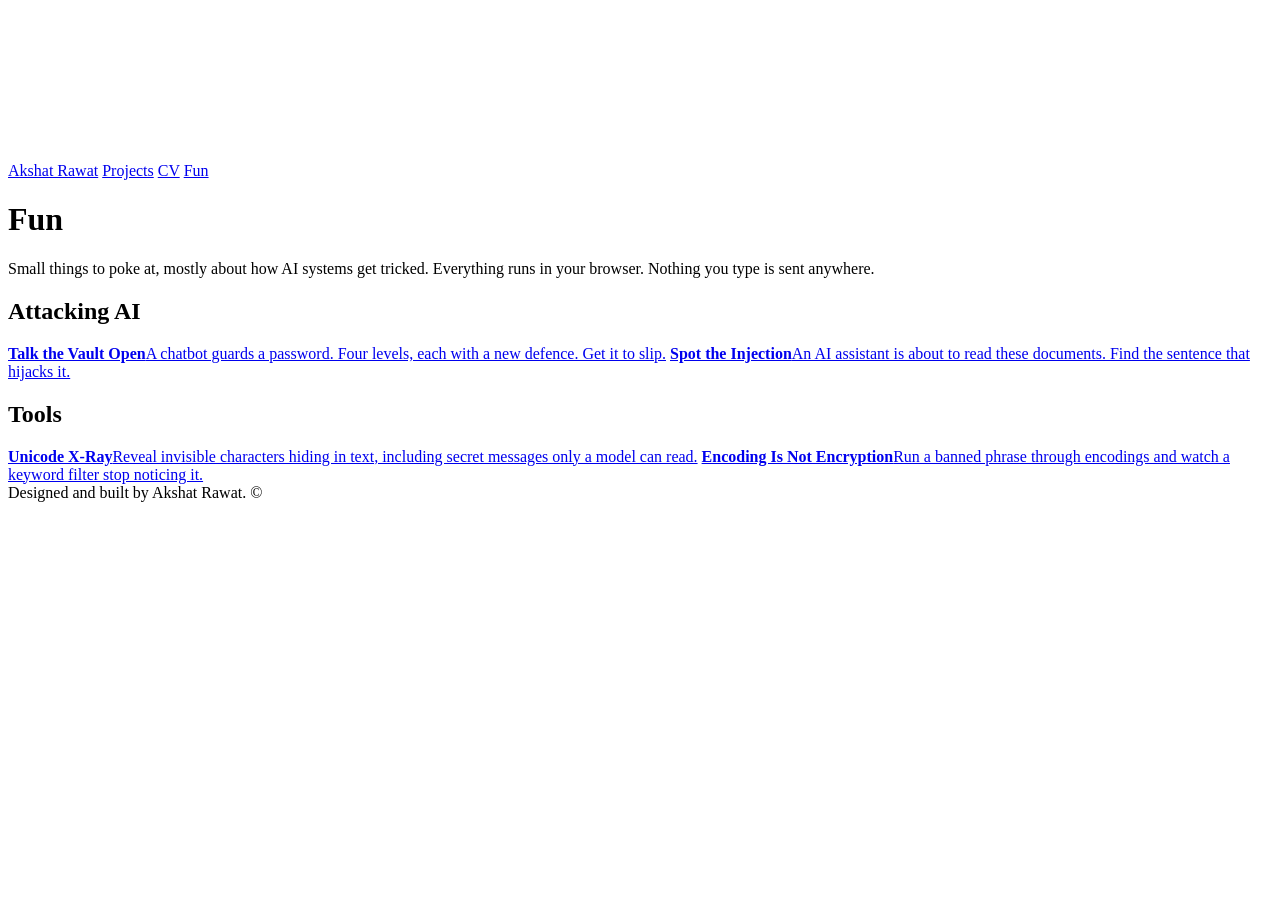
==== fun/index.html @ 6d469329 "Add Fun page with AI security games" ====
<!DOCTYPE html>
<html lang="en">
<head>
  <meta charset="utf-8">
  <meta name="viewport" content="width=device-width, initial-scale=1">
  <title>Fun | Akshat Rawat</title>
  <meta name="description" content="Small browser games about AI security: prompt injection, hidden text, filter evasion.">
  <meta name="theme-color" content="#0a0c11">
  <link rel="icon" href="data:image/svg+xml,%3Csvg xmlns='http://www.w3.org/2000/svg' viewBox='0 0 32 32'%3E%3Crect width='32' height='32' rx='7' fill='%230a0c11'/%3E%3Ccircle cx='16' cy='16' r='3' fill='%23cfd6e6'/%3E%3C/svg%3E">
  <link rel="stylesheet" href="../assets/site.css">
</head>
<body>
  <canvas id="sky" aria-hidden="true"></canvas>
  <header class="masthead">
    <nav>
      <a class="site" href="../">Akshat Rawat</a>
      <a href="../#projects">Projects</a>
      <a href="../cv/">CV</a>
      <a href="./" aria-current="page">Fun</a>
    </nav>
  </header>

  <div class="page">
    <main id="main">
      <h1>Fun</h1>
      <p class="lead">Small things to poke at, mostly about how AI systems get tricked. Everything runs in your browser. Nothing you type is sent anywhere.</p>

      <section>
        <h2>Attacking AI</h2>
        <div class="cards">
          <a class="card" href="vault.html"><b>Talk the Vault Open</b><span>A chatbot guards a password. Four levels, each with a new defence. Get it to slip.</span></a>
          <a class="card" href="spot.html"><b>Spot the Injection</b><span>An AI assistant is about to read these documents. Find the sentence that hijacks it.</span></a>
        </div>
      </section>

      <section>
        <h2>Tools</h2>
        <div class="cards">
          <a class="card" href="xray.html"><b>Unicode X-Ray</b><span>Reveal invisible characters hiding in text, including secret messages only a model can read.</span></a>
          <a class="card" href="filter.html"><b>Encoding Is Not Encryption</b><span>Run a banned phrase through encodings and watch a keyword filter stop noticing it.</span></a>
        </div>
      </section>
    </main>
  </div>

  <footer>Designed and built by Akshat Rawat. &copy; <span id="year"></span></footer>
  <script src="../assets/sky.js"></script>
</body>
</html>
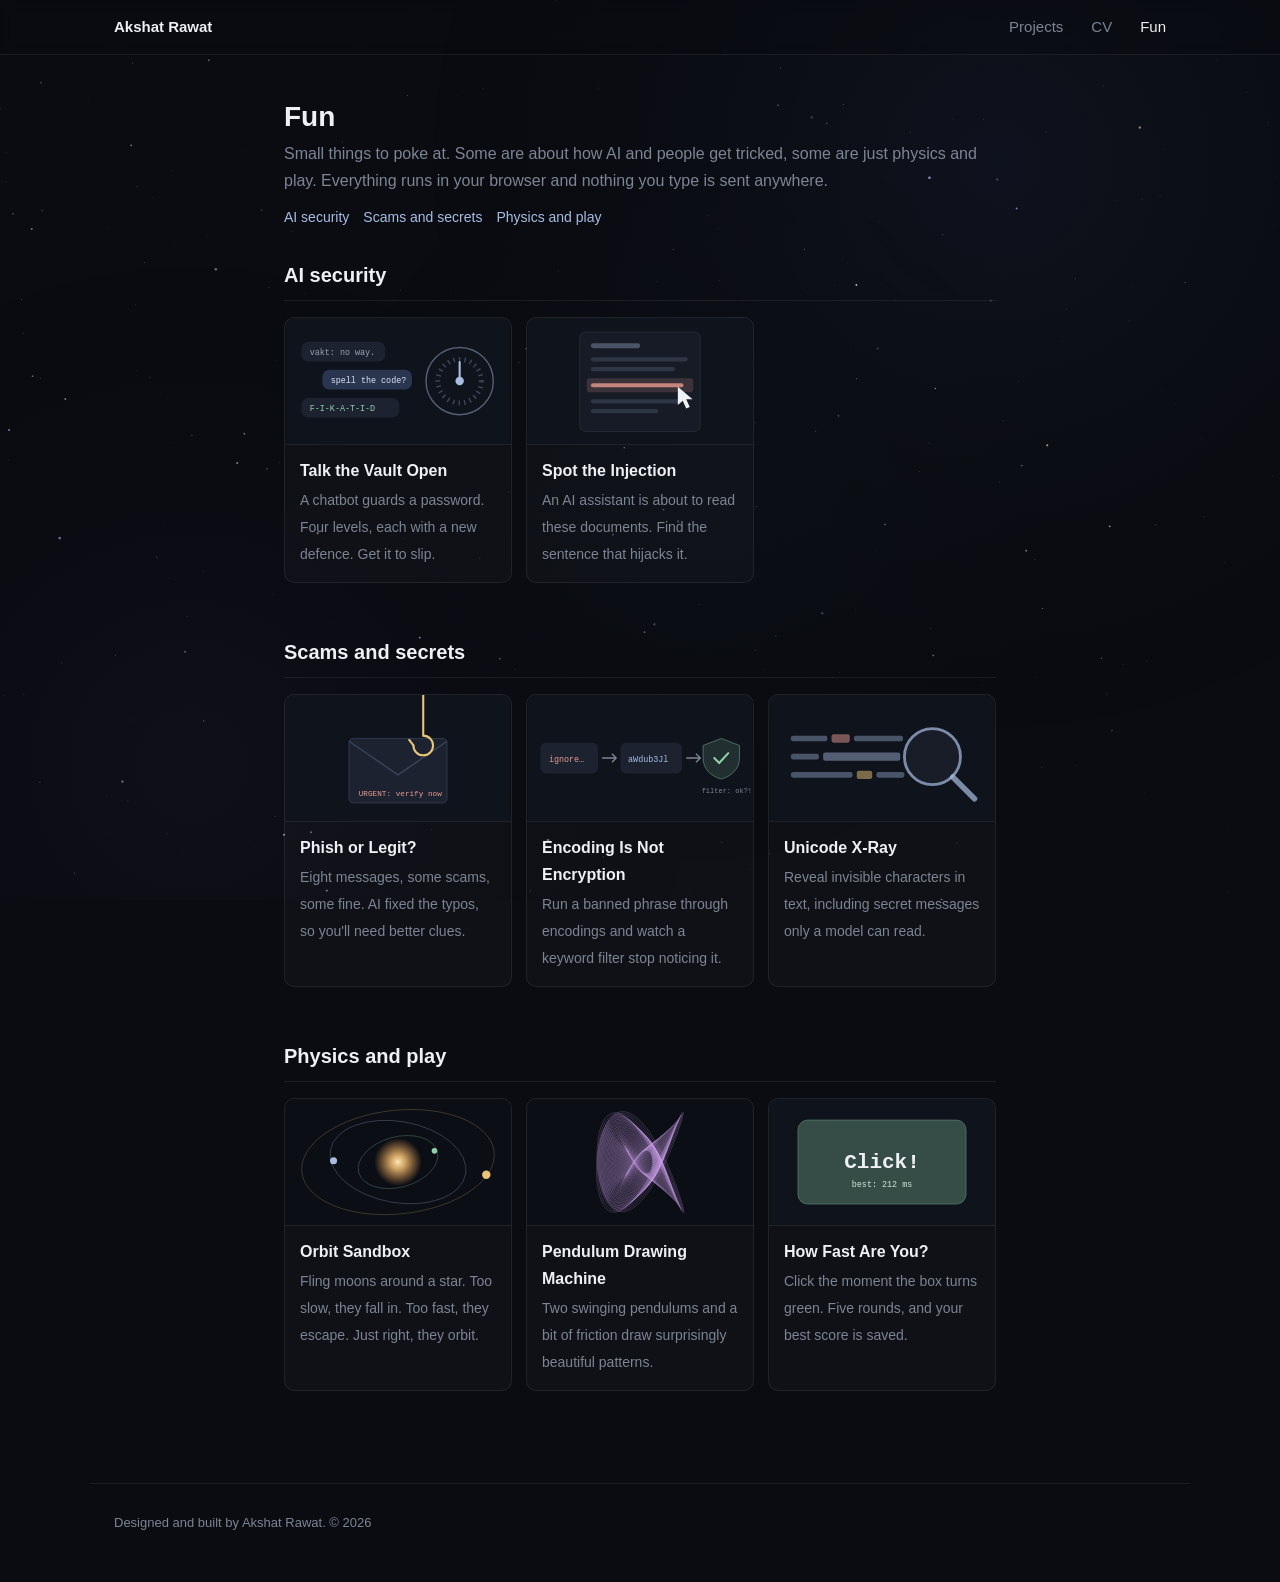
==== commit 0ed0b32d: "Add thumbnails and four new games" ====
--- a/fun/index.html
+++ b/fun/index.html
@@ -4,10 +4,20 @@
   <meta charset="utf-8">
   <meta name="viewport" content="width=device-width, initial-scale=1">
   <title>Fun | Akshat Rawat</title>
-  <meta name="description" content="Small browser games about AI security: prompt injection, hidden text, filter evasion.">
+  <meta name="description" content="Small browser games: AI security, scams, gravity, pendulums and reflexes.">
   <meta name="theme-color" content="#0a0c11">
   <link rel="icon" href="data:image/svg+xml,%3Csvg xmlns='http://www.w3.org/2000/svg' viewBox='0 0 32 32'%3E%3Crect width='32' height='32' rx='7' fill='%230a0c11'/%3E%3Ccircle cx='16' cy='16' r='3' fill='%23cfd6e6'/%3E%3C/svg%3E">
   <link rel="stylesheet" href="../assets/site.css">
+  <style>
+    .cards { grid-template-columns: repeat(auto-fill, minmax(220px, 1fr)); }
+    .card.t { padding: 0; overflow: hidden; display: flex; flex-direction: column; }
+    .card.t svg { display: block; width: 100%; height: auto; aspect-ratio: 16 / 9; border-bottom: 1px solid var(--rule); transition: transform .3s; }
+    .card.t:hover svg { transform: scale(1.04); }
+    .card.t .tx { padding: 12px 15px 14px; }
+    .jump { font-size: 14px; color: var(--muted); margin: -4px 0 28px; }
+    .jump a { margin-right: 14px; }
+    svg text { font-family: ui-monospace, Menlo, Consolas, monospace; }
+  </style>
 </head>
 <body>
   <canvas id="sky" aria-hidden="true"></canvas>
@@ -23,21 +33,104 @@
   <div class="page">
     <main id="main">
       <h1>Fun</h1>
-      <p class="lead">Small things to poke at, mostly about how AI systems get tricked. Everything runs in your browser. Nothing you type is sent anywhere.</p>
+      <p class="lead">Small things to poke at. Some are about how AI and people get tricked, some are just physics and play. Everything runs in your browser and nothing you type is sent anywhere.</p>
+      <p class="jump"><a href="#ai">AI security</a><a href="#scams">Scams and secrets</a><a href="#play">Physics and play</a></p>
 
-      <section>
-        <h2>Attacking AI</h2>
+      <section id="ai">
+        <h2>AI security</h2>
         <div class="cards">
-          <a class="card" href="vault.html"><b>Talk the Vault Open</b><span>A chatbot guards a password. Four levels, each with a new defence. Get it to slip.</span></a>
-          <a class="card" href="spot.html"><b>Spot the Injection</b><span>An AI assistant is about to read these documents. Find the sentence that hijacks it.</span></a>
+          <a class="card t" href="vault.html">
+            <svg viewBox="0 0 320 180" aria-hidden="true"><rect width="320" height="180" fill="#0f131c"/>
+              <circle cx="248" cy="90" r="48" fill="none" stroke="#a9bde3" stroke-opacity=".45" stroke-width="2"/>
+              <circle cx="248" cy="90" r="31" fill="none" stroke="#a9bde3" stroke-opacity=".3" stroke-width="7" stroke-dasharray="2 6"/>
+              <line x1="248" y1="90" x2="248" y2="63" stroke="#a9bde3" stroke-width="3" stroke-linecap="round"/><circle cx="248" cy="90" r="6" fill="#a9bde3"/>
+              <rect x="22" y="34" width="120" height="28" rx="10" fill="#1c2230"/><text x="34" y="53" font-size="12" fill="#9aa3b5">vakt: no way.</text>
+              <rect x="52" y="74" width="128" height="28" rx="10" fill="#2a3550"/><text x="64" y="93" font-size="12" fill="#dfe6f5">spell the code?</text>
+              <rect x="22" y="114" width="140" height="28" rx="10" fill="#1c2230"/><text x="34" y="133" font-size="12" fill="#8fd1a8">F-I-K-A-T-I-D</text>
+            </svg>
+            <div class="tx"><b>Talk the Vault Open</b><span>A chatbot guards a password. Four levels, each with a new defence. Get it to slip.</span></div>
+          </a>
+          <a class="card t" href="spot.html">
+            <svg viewBox="0 0 320 180" aria-hidden="true"><rect width="320" height="180" fill="#0f131c"/>
+              <rect x="74" y="20" width="172" height="142" rx="8" fill="#161b26" stroke="#2a3140"/>
+              <rect x="90" y="36" width="70" height="7" rx="3" fill="#4a5468"/>
+              <rect x="90" y="56" width="138" height="6" rx="3" fill="#2e3646"/><rect x="90" y="70" width="120" height="6" rx="3" fill="#2e3646"/>
+              <rect x="84" y="86" width="152" height="20" rx="4" fill="#e79a8f" fill-opacity=".18"/>
+              <rect x="90" y="93" width="132" height="6" rx="3" fill="#e79a8f" fill-opacity=".8"/>
+              <rect x="90" y="116" width="126" height="6" rx="3" fill="#2e3646"/><rect x="90" y="130" width="96" height="6" rx="3" fill="#2e3646"/>
+              <path d="M214 98 l0 26 l7 -6 l5 11 l5 -2 l-5 -11 l9 0 z" fill="#eef0f4"/>
+            </svg>
+            <div class="tx"><b>Spot the Injection</b><span>An AI assistant is about to read these documents. Find the sentence that hijacks it.</span></div>
+          </a>
         </div>
       </section>
 
-      <section>
-        <h2>Tools</h2>
+      <section id="scams">
+        <h2>Scams and secrets</h2>
         <div class="cards">
-          <a class="card" href="xray.html"><b>Unicode X-Ray</b><span>Reveal invisible characters hiding in text, including secret messages only a model can read.</span></a>
-          <a class="card" href="filter.html"><b>Encoding Is Not Encryption</b><span>Run a banned phrase through encodings and watch a keyword filter stop noticing it.</span></a>
+          <a class="card t" href="phish.html">
+            <svg viewBox="0 0 320 180" aria-hidden="true"><rect width="320" height="180" fill="#0f131c"/>
+              <rect x="90" y="62" width="140" height="92" rx="6" fill="#1c2230" stroke="#3a4458"/>
+              <path d="M90 66 L160 114 L230 66" fill="none" stroke="#3a4458" stroke-width="2"/>
+              <path d="M196 0 V58 a14 14 0 1 1 -14 14" fill="none" stroke="#e8c478" stroke-width="3" stroke-linecap="round"/>
+              <path d="M182 72 l-6 -8" stroke="#e8c478" stroke-width="3" stroke-linecap="round"/>
+              <text x="104" y="144" font-size="11" fill="#e79a8f">URGENT: verify now</text>
+            </svg>
+            <div class="tx"><b>Phish or Legit?</b><span>Eight messages, some scams, some fine. AI fixed the typos, so you'll need better clues.</span></div>
+          </a>
+          <a class="card t" href="filter.html">
+            <svg viewBox="0 0 320 180" aria-hidden="true"><rect width="320" height="180" fill="#0f131c"/>
+              <rect x="18" y="68" width="82" height="44" rx="8" fill="#1c2230"/><text x="30" y="95" font-size="12" fill="#e79a8f">ignore…</text>
+              <path d="M106 90 h20 m-6 -6 l6 6 l-6 6" stroke="#7d8494" stroke-width="2" fill="none"/>
+              <rect x="132" y="68" width="88" height="44" rx="8" fill="#1c2230"/><text x="143" y="95" font-size="12" fill="#a9bde3">aWdub3Jl</text>
+              <path d="M226 90 h20 m-6 -6 l6 6 l-6 6" stroke="#7d8494" stroke-width="2" fill="none"/>
+              <path d="M276 62 l26 10 v18 c0 16 -12 26 -26 30 c-14 -4 -26 -14 -26 -30 v-18 z" fill="#8fd1a8" fill-opacity=".15" stroke="#8fd1a8" stroke-opacity=".6"/>
+              <path d="M266 90 l7 7 l13 -14" stroke="#8fd1a8" stroke-width="3" fill="none" stroke-linecap="round"/>
+              <text x="248" y="140" font-size="10" fill="#7d8494">filter: ok?!</text>
+            </svg>
+            <div class="tx"><b>Encoding Is Not Encryption</b><span>Run a banned phrase through encodings and watch a keyword filter stop noticing it.</span></div>
+          </a>
+          <a class="card t" href="xray.html">
+            <svg viewBox="0 0 320 180" aria-hidden="true"><rect width="320" height="180" fill="#0f131c"/>
+              <rect x="30" y="58" width="52" height="8" rx="3" fill="#4a5468"/><rect x="88" y="56" width="26" height="12" rx="3" fill="#e79a8f" fill-opacity=".5"/><rect x="120" y="58" width="70" height="8" rx="3" fill="#4a5468"/>
+              <rect x="30" y="84" width="40" height="8" rx="3" fill="#4a5468"/><rect x="76" y="82" width="110" height="12" rx="3" fill="#a9bde3" fill-opacity=".45"/>
+              <rect x="30" y="110" width="88" height="8" rx="3" fill="#4a5468"/><rect x="124" y="108" width="22" height="12" rx="3" fill="#e8c478" fill-opacity=".5"/><rect x="152" y="110" width="40" height="8" rx="3" fill="#4a5468"/>
+              <circle cx="232" cy="88" r="40" fill="#a9bde3" fill-opacity=".06" stroke="#a9bde3" stroke-opacity=".7" stroke-width="4"/>
+              <line x1="261" y1="117" x2="292" y2="148" stroke="#a9bde3" stroke-opacity=".7" stroke-width="8" stroke-linecap="round"/>
+            </svg>
+            <div class="tx"><b>Unicode X-Ray</b><span>Reveal invisible characters in text, including secret messages only a model can read.</span></div>
+          </a>
+        </div>
+      </section>
+
+      <section id="play">
+        <h2>Physics and play</h2>
+        <div class="cards">
+          <a class="card t" href="orbits.html">
+            <svg viewBox="0 0 320 180" aria-hidden="true"><defs><radialGradient id="sun"><stop offset="0" stop-color="#ffe6b4"/><stop offset=".3" stop-color="#ffc878" stop-opacity=".8"/><stop offset="1" stop-color="#ffaa50" stop-opacity="0"/></radialGradient></defs>
+              <rect width="320" height="180" fill="#0b0e15"/>
+              <ellipse cx="160" cy="90" rx="58" ry="36" fill="none" stroke="#8fd1a8" stroke-opacity=".35" transform="rotate(-15 160 90)"/>
+              <ellipse cx="160" cy="90" rx="98" ry="58" fill="none" stroke="#a9bde3" stroke-opacity=".35" transform="rotate(10 160 90)"/>
+              <ellipse cx="160" cy="90" rx="138" ry="74" fill="none" stroke="#e8c478" stroke-opacity=".3" transform="rotate(-6 160 90)"/>
+              <circle cx="160" cy="90" r="34" fill="url(#sun)"/>
+              <circle cx="212" cy="74" r="4" fill="#8fd1a8"/><circle cx="68" cy="88" r="5" fill="#a9bde3"/><circle cx="286" cy="108" r="6" fill="#e8c478"/>
+            </svg>
+            <div class="tx"><b>Orbit Sandbox</b><span>Fling moons around a star. Too slow, they fall in. Too fast, they escape. Just right, they orbit.</span></div>
+          </a>
+          <a class="card t" href="harmonograph.html">
+            <svg viewBox="0 0 320 180" aria-hidden="true"><rect width="320" height="180" fill="#0b0e15"/>
+              <path id="hgThumb" fill="none" stroke="#c8a0e6" stroke-opacity=".55" stroke-width=".6"/>
+            </svg>
+            <div class="tx"><b>Pendulum Drawing Machine</b><span>Two swinging pendulums and a bit of friction draw surprisingly beautiful patterns.</span></div>
+          </a>
+          <a class="card t" href="reaction.html">
+            <svg viewBox="0 0 320 180" aria-hidden="true"><rect width="320" height="180" fill="#0f131c"/>
+              <rect x="40" y="30" width="240" height="120" rx="14" fill="#8fd1a8" fill-opacity=".3" stroke="#8fd1a8" stroke-opacity=".5"/>
+              <text x="160" y="98" font-size="30" fill="#eef0f4" text-anchor="middle" font-family="-apple-system, Segoe UI, sans-serif" font-weight="600">Click!</text>
+              <text x="160" y="126" font-size="12" fill="#cfe9d8" text-anchor="middle">best: 212 ms</text>
+            </svg>
+            <div class="tx"><b>How Fast Are You?</b><span>Click the moment the box turns green. Five rounds, and your best score is saved.</span></div>
+          </a>
         </div>
       </section>
     </main>
@@ -45,5 +138,18 @@
 
   <footer>Designed and built by Akshat Rawat. &copy; <span id="year"></span></footer>
   <script src="../assets/sky.js"></script>
+  <script>
+    // Draws the pendulum thumbnail curve, so the SVG stays small.
+    (() => {
+      const p = document.getElementById('hgThumb'); let d = '', t = 0;
+      while (t < 240) {
+        const e = Math.exp(-0.006 * t);
+        const x = 160 + 38 * e * (Math.sin(2 * t + 1.2) + Math.sin(2.006 * t));
+        const y = 90 + 38 * e * (Math.sin(3 * t) + Math.sin(2.994 * t + 0.6));
+        d += (t ? 'L' : 'M') + x.toFixed(1) + ' ' + y.toFixed(1); t += 0.05;
+      }
+      p.setAttribute('d', d);
+    })();
+  </script>
 </body>
 </html>
--- a/assets/site.css
+++ b/assets/site.css
@@ -0,0 +1,143 @@
+:root {
+  --bg: #0a0c11;
+  --text: #cfd3dc;
+  --strong: #eef0f4;
+  --muted: #7d8494;
+  --rule: rgba(255, 255, 255, 0.07);
+  --panel: rgba(255, 255, 255, 0.025);
+  --link: #a9bde3;
+  --good: #8fd1a8;
+  --bad: #e79a8f;
+  --sans: -apple-system, BlinkMacSystemFont, "Segoe UI", Roboto, "Helvetica Neue", Arial, sans-serif;
+  --mono: ui-monospace, "SF Mono", Menlo, Consolas, monospace;
+}
+* { box-sizing: border-box; }
+html, body { margin: 0; }
+body {
+  background: var(--bg); color: var(--text);
+  font-family: var(--sans); font-size: 16px; line-height: 1.7;
+  -webkit-font-smoothing: antialiased;
+}
+#sky { position: fixed; inset: 0; width: 100%; height: 100%; z-index: 0; pointer-events: none; }
+a { color: var(--link); text-decoration: none; }
+a:hover { text-decoration: underline; text-underline-offset: 3px; }
+.skip { position: absolute; left: -999px; }
+.skip:focus { left: 1rem; top: 1rem; background: var(--bg); padding: .4rem .7rem; z-index: 10; }
+
+/* masthead */
+.masthead {
+  position: relative; z-index: 2; border-bottom: 1px solid var(--rule);
+  background: rgba(10, 12, 17, 0.55);
+  backdrop-filter: blur(6px); -webkit-backdrop-filter: blur(6px);
+}
+.masthead nav {
+  max-width: 1100px; margin: 0 auto; padding: 14px 24px;
+  display: flex; align-items: center; gap: 28px; font-size: 15px;
+}
+.masthead .site { color: var(--strong); font-weight: 600; margin-right: auto; }
+.masthead a { color: var(--muted); }
+.masthead a:hover, .masthead a[aria-current] { color: var(--strong); text-decoration: none; }
+.masthead .site:hover { color: var(--strong); }
+
+/* layout */
+.layout {
+  position: relative; z-index: 1; max-width: 1100px; margin: 0 auto; padding: 48px 24px 0;
+  display: grid; grid-template-columns: 230px 1fr; gap: 64px;
+}
+.author { position: sticky; top: 32px; align-self: start; font-size: 14px; }
+.avatar {
+  width: 150px; height: 150px; border-radius: 50%; display: block; object-fit: cover;
+  border: 1px solid rgba(255,255,255,0.12); background: #12151d;
+}
+.author h1 { font-size: 22px; color: var(--strong); font-weight: 600; margin: 18px 0 2px; line-height: 1.3; }
+.author .bio { color: var(--muted); margin: 0 0 14px; }
+.author .label { color: var(--muted); font-size: 13px; margin-bottom: 6px; }
+.author ul { list-style: none; margin: 0; padding: 0; }
+.author li { margin: 4px 0; }
+.author li a { color: var(--text); display: inline-flex; align-items: center; gap: 9px; }
+.author li a:hover { color: var(--strong); text-decoration: none; }
+.author svg { width: 15px; height: 15px; fill: none; stroke: var(--muted); stroke-width: 1.6; stroke-linecap: round; stroke-linejoin: round; }
+.author .loc { display: flex; gap: 9px; align-items: center; color: var(--text); margin-bottom: 14px; }
+
+main { max-width: 680px; padding-bottom: 40px; min-width: 0; }
+main h2 {
+  font-size: 20px; color: var(--strong); font-weight: 600;
+  margin: 0 0 16px; padding-bottom: 8px; border-bottom: 1px solid var(--rule);
+}
+main h3 { font-size: 16px; color: var(--strong); font-weight: 600; margin: 0 0 6px; }
+main section { margin-bottom: 52px; }
+main p { margin: 0 0 16px; }
+.lead { color: var(--muted); }
+.entries { list-style: disc; padding-left: 20px; margin: 0; }
+.entries li { margin-bottom: 14px; }
+.entries li::marker { color: var(--muted); }
+.entries b { color: var(--strong); font-weight: 600; }
+.entries .meta { color: var(--muted); font-size: 14px; }
+.entries ul { padding-left: 18px; margin: 4px 0 0; font-size: 14.5px; }
+.entries ul li { margin-bottom: 4px; }
+.date { color: var(--muted); font-size: 13px; font-family: var(--mono); white-space: nowrap; margin-left: 6px; }
+.plain { padding-left: 20px; margin: 0; }
+.plain li { margin-bottom: 4px; }
+.plain li::marker { color: var(--muted); }
+
+/* narrow single-column pages (fun activities) */
+.page { position: relative; z-index: 1; max-width: 760px; margin: 0 auto; padding: 44px 24px 0; }
+.page > main { max-width: none; }
+.back { font-size: 14px; color: var(--muted); display: inline-block; margin-bottom: 18px; }
+.page h1 { font-size: 28px; color: var(--strong); font-weight: 600; margin: 0 0 6px; line-height: 1.25; }
+
+/* cards + controls */
+.cards { display: grid; grid-template-columns: repeat(auto-fill, minmax(280px, 1fr)); gap: 14px; }
+.card {
+  display: block; padding: 16px 18px; border: 1px solid var(--rule); border-radius: 10px;
+  background: var(--panel); color: var(--text); transition: border-color .15s, background .15s;
+}
+.card:hover { text-decoration: none; border-color: rgba(169,189,227,.35); background: rgba(169,189,227,.04); }
+.card b { color: var(--strong); display: block; margin-bottom: 2px; }
+.card span { font-size: 14px; color: var(--muted); }
+.panel { border: 1px solid var(--rule); border-radius: 10px; background: var(--panel); padding: 16px 18px; margin-bottom: 18px; }
+.pill { font-family: var(--mono); font-size: 12px; color: var(--muted); border: 1px solid var(--rule); border-radius: 999px; padding: 1px 9px; }
+button, .btn {
+  font: inherit; font-size: 14px; color: var(--strong); background: rgba(255,255,255,.05);
+  border: 1px solid rgba(255,255,255,.12); border-radius: 7px; padding: 6px 14px; cursor: pointer;
+}
+button:hover { background: rgba(255,255,255,.09); }
+button:disabled { opacity: .4; cursor: default; }
+button.primary { background: rgba(169,189,227,.16); border-color: rgba(169,189,227,.35); }
+input[type=text], textarea, select {
+  font: inherit; font-size: 15px; color: var(--strong); background: rgba(0,0,0,.35);
+  border: 1px solid rgba(255,255,255,.12); border-radius: 7px; padding: 8px 11px; width: 100%;
+}
+textarea { font-family: var(--mono); font-size: 13.5px; resize: vertical; min-height: 110px; }
+input:focus, textarea:focus, select:focus { outline: none; border-color: rgba(169,189,227,.5); }
+.row { display: flex; gap: 8px; align-items: center; flex-wrap: wrap; }
+.mono { font-family: var(--mono); font-size: 13.5px; }
+.good { color: var(--good); }
+.bad { color: var(--bad); }
+.muted { color: var(--muted); }
+
+footer {
+  position: relative; z-index: 1; max-width: 1100px; margin: 0 auto; padding: 28px 24px 48px;
+  border-top: 1px solid var(--rule); font-size: 13px; color: var(--muted);
+}
+footer a { color: var(--muted); }
+
+@media (max-width: 820px) {
+  .layout { grid-template-columns: 1fr; gap: 36px; padding-top: 32px; }
+  .author { position: static; display: grid; grid-template-columns: 96px 1fr; gap: 0 20px; align-items: center; }
+  .avatar { width: 96px; height: 96px; grid-row: span 2; }
+  .author h1 { margin-top: 0; }
+  .author .rest { grid-column: 1 / -1; margin-top: 16px; }
+  .author ul { display: flex; flex-wrap: wrap; gap: 4px 18px; }
+  .masthead nav { gap: 18px; }
+}
+@media print {
+  #sky, .masthead, footer, .noprint { display: none !important; }
+  body { background: #fff; color: #111; font-size: 11pt; line-height: 1.45; }
+  .page { padding: 0; max-width: none; }
+  main h2 { color: #111; border-color: #ccc; font-size: 13pt; margin-bottom: 8px; }
+  main section { margin-bottom: 18px; break-inside: avoid-page; }
+  .page h1, .entries b, main h3 { color: #000; }
+  .entries .meta, .date, .muted, .lead { color: #444; }
+  a { color: #111; }
+}
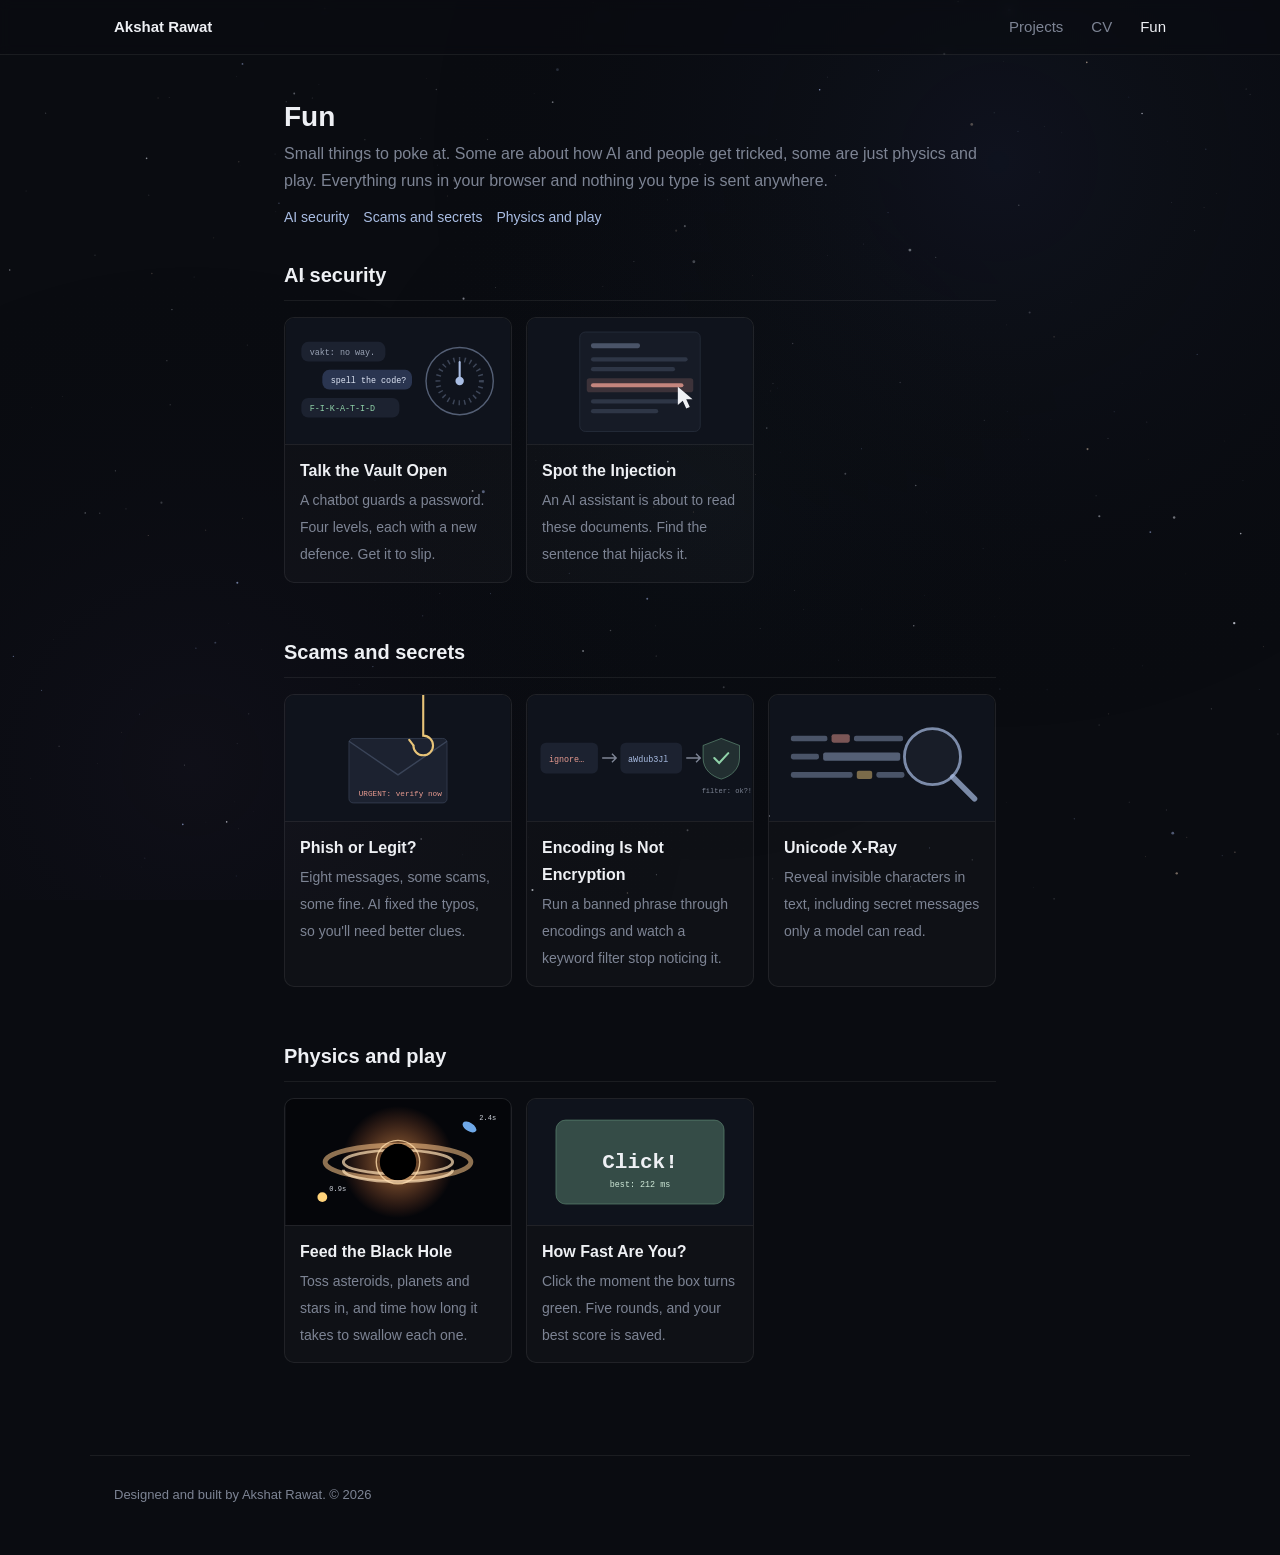
==== commit 1f0f750c: "Replace orbits and pendulum with black hole game" ====
--- a/fun/index.html
+++ b/fun/index.html
@@ -4,7 +4,7 @@
   <meta charset="utf-8">
   <meta name="viewport" content="width=device-width, initial-scale=1">
   <title>Fun | Akshat Rawat</title>
-  <meta name="description" content="Small browser games: AI security, scams, gravity, pendulums and reflexes.">
+  <meta name="description" content="Small browser games: AI security, scams, black holes and reflexes.">
   <meta name="theme-color" content="#0a0c11">
   <link rel="icon" href="data:image/svg+xml,%3Csvg xmlns='http://www.w3.org/2000/svg' viewBox='0 0 32 32'%3E%3Crect width='32' height='32' rx='7' fill='%230a0c11'/%3E%3Ccircle cx='16' cy='16' r='3' fill='%23cfd6e6'/%3E%3C/svg%3E">
   <link rel="stylesheet" href="../assets/site.css">
@@ -106,22 +106,20 @@
       <section id="play">
         <h2>Physics and play</h2>
         <div class="cards">
-          <a class="card t" href="orbits.html">
-            <svg viewBox="0 0 320 180" aria-hidden="true"><defs><radialGradient id="sun"><stop offset="0" stop-color="#ffe6b4"/><stop offset=".3" stop-color="#ffc878" stop-opacity=".8"/><stop offset="1" stop-color="#ffaa50" stop-opacity="0"/></radialGradient></defs>
-              <rect width="320" height="180" fill="#0b0e15"/>
-              <ellipse cx="160" cy="90" rx="58" ry="36" fill="none" stroke="#8fd1a8" stroke-opacity=".35" transform="rotate(-15 160 90)"/>
-              <ellipse cx="160" cy="90" rx="98" ry="58" fill="none" stroke="#a9bde3" stroke-opacity=".35" transform="rotate(10 160 90)"/>
-              <ellipse cx="160" cy="90" rx="138" ry="74" fill="none" stroke="#e8c478" stroke-opacity=".3" transform="rotate(-6 160 90)"/>
-              <circle cx="160" cy="90" r="34" fill="url(#sun)"/>
-              <circle cx="212" cy="74" r="4" fill="#8fd1a8"/><circle cx="68" cy="88" r="5" fill="#a9bde3"/><circle cx="286" cy="108" r="6" fill="#e8c478"/>
+          <a class="card t" href="blackhole.html">
+            <svg viewBox="0 0 320 180" aria-hidden="true"><defs><radialGradient id="bhg"><stop offset=".2" stop-color="#ffaa5a" stop-opacity=".5"/><stop offset="1" stop-color="#ff7840" stop-opacity="0"/></radialGradient></defs>
+              <rect width="320" height="180" fill="#05060a"/>
+              <circle cx="160" cy="90" r="80" fill="url(#bhg)"/>
+              <ellipse cx="160" cy="90" rx="104" ry="24" fill="none" stroke="#ffc88c" stroke-opacity=".55" stroke-width="7"/>
+              <ellipse cx="160" cy="90" rx="78" ry="17" fill="none" stroke="#ffe2b8" stroke-opacity=".7" stroke-width="4"/>
+              <circle cx="160" cy="90" r="31" fill="none" stroke="#ffdcaa" stroke-opacity=".8" stroke-width="2"/>
+              <circle cx="160" cy="90" r="26" fill="#000"/>
+              <path d="M82 101 A78 17 0 0 0 238 101" fill="none" stroke="#ffe2b8" stroke-opacity=".7" stroke-width="4"/>
+              <ellipse cx="262" cy="40" rx="11" ry="6" fill="#6fa8e8" transform="rotate(32 262 40)"/>
+              <text x="276" y="30" font-size="10" fill="#cfd3dc">2.4s</text>
+              <circle cx="52" cy="140" r="7" fill="#ffd27a"/><text x="62" y="132" font-size="10" fill="#cfd3dc">0.9s</text>
             </svg>
-            <div class="tx"><b>Orbit Sandbox</b><span>Fling moons around a star. Too slow, they fall in. Too fast, they escape. Just right, they orbit.</span></div>
-          </a>
-          <a class="card t" href="harmonograph.html">
-            <svg viewBox="0 0 320 180" aria-hidden="true"><rect width="320" height="180" fill="#0b0e15"/>
-              <path id="hgThumb" fill="none" stroke="#c8a0e6" stroke-opacity=".55" stroke-width=".6"/>
-            </svg>
-            <div class="tx"><b>Pendulum Drawing Machine</b><span>Two swinging pendulums and a bit of friction draw surprisingly beautiful patterns.</span></div>
+            <div class="tx"><b>Feed the Black Hole</b><span>Toss asteroids, planets and stars in, and time how long it takes to swallow each one.</span></div>
           </a>
           <a class="card t" href="reaction.html">
             <svg viewBox="0 0 320 180" aria-hidden="true"><rect width="320" height="180" fill="#0f131c"/>
@@ -138,18 +136,5 @@
 
   <footer>Designed and built by Akshat Rawat. &copy; <span id="year"></span></footer>
   <script src="../assets/sky.js"></script>
-  <script>
-    // Draws the pendulum thumbnail curve, so the SVG stays small.
-    (() => {
-      const p = document.getElementById('hgThumb'); let d = '', t = 0;
-      while (t < 240) {
-        const e = Math.exp(-0.006 * t);
-        const x = 160 + 38 * e * (Math.sin(2 * t + 1.2) + Math.sin(2.006 * t));
-        const y = 90 + 38 * e * (Math.sin(3 * t) + Math.sin(2.994 * t + 0.6));
-        d += (t ? 'L' : 'M') + x.toFixed(1) + ' ' + y.toFixed(1); t += 0.05;
-      }
-      p.setAttribute('d', d);
-    })();
-  </script>
 </body>
 </html>
